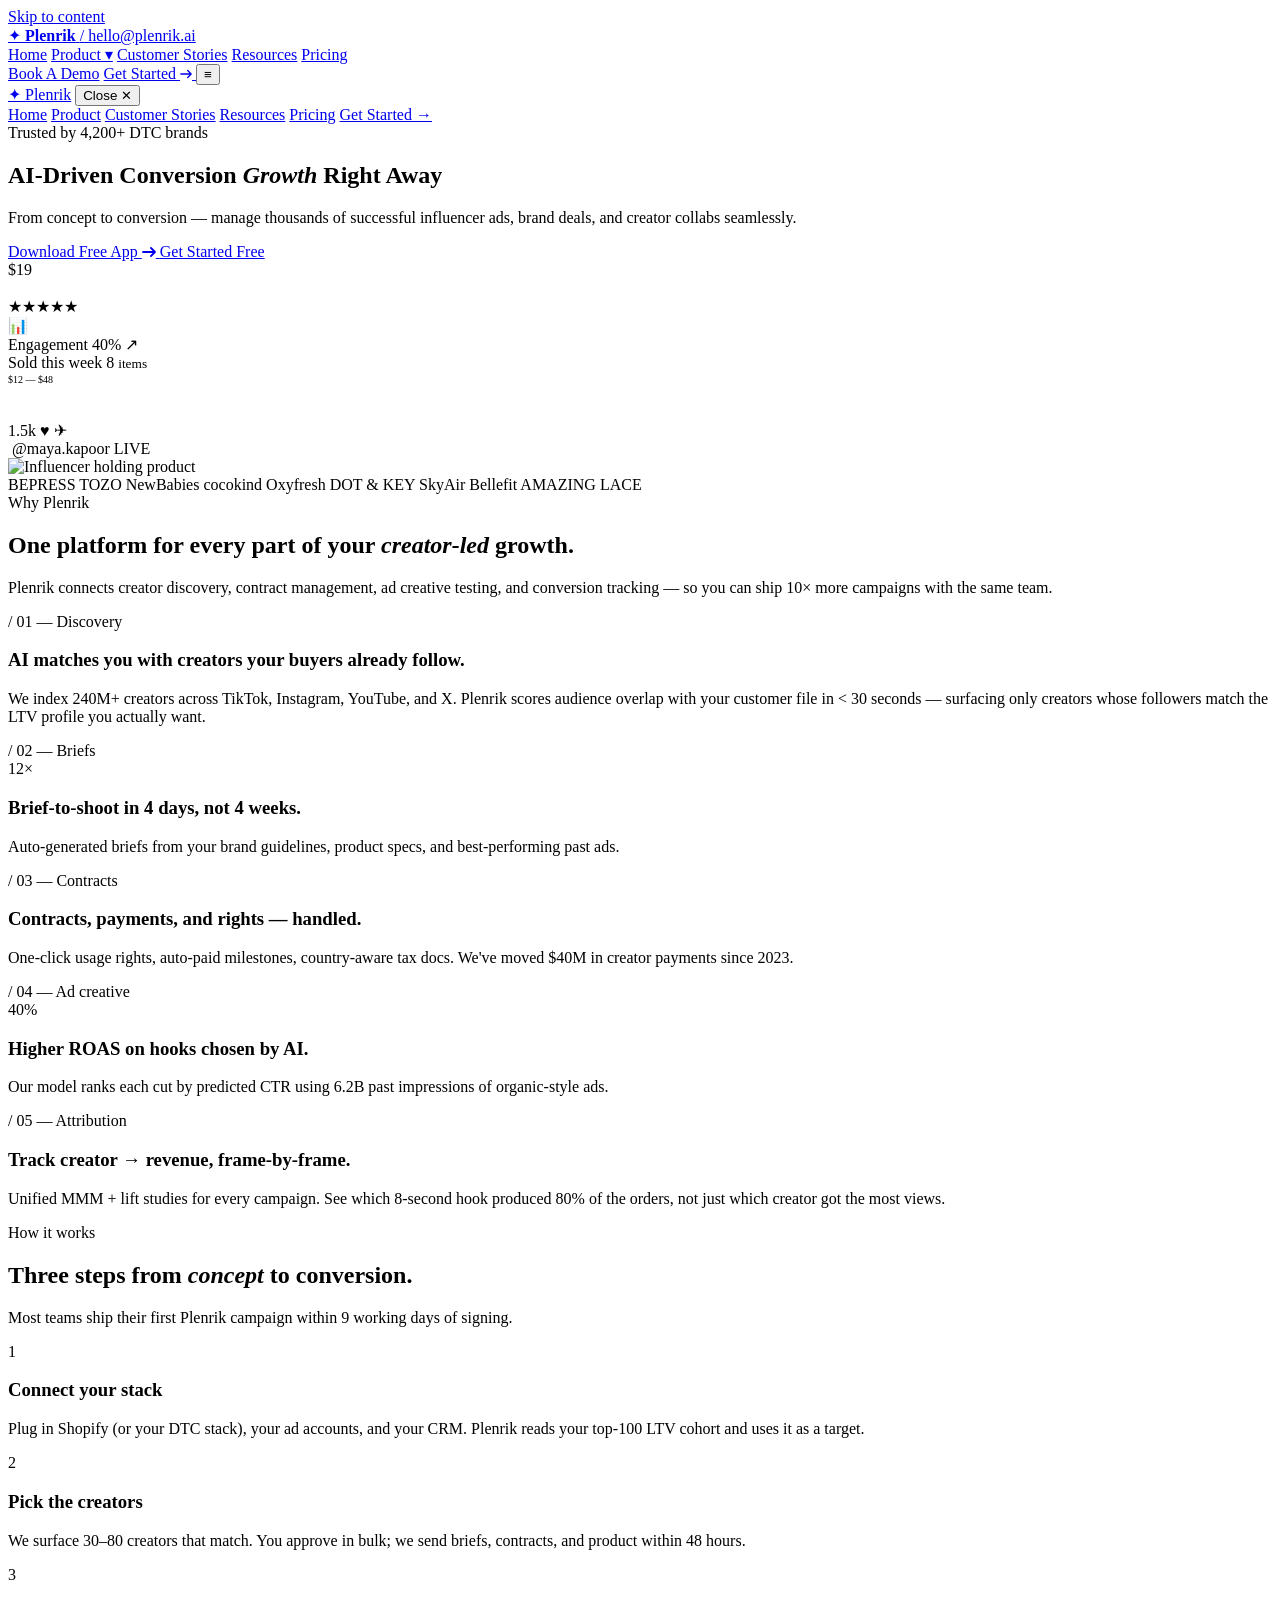
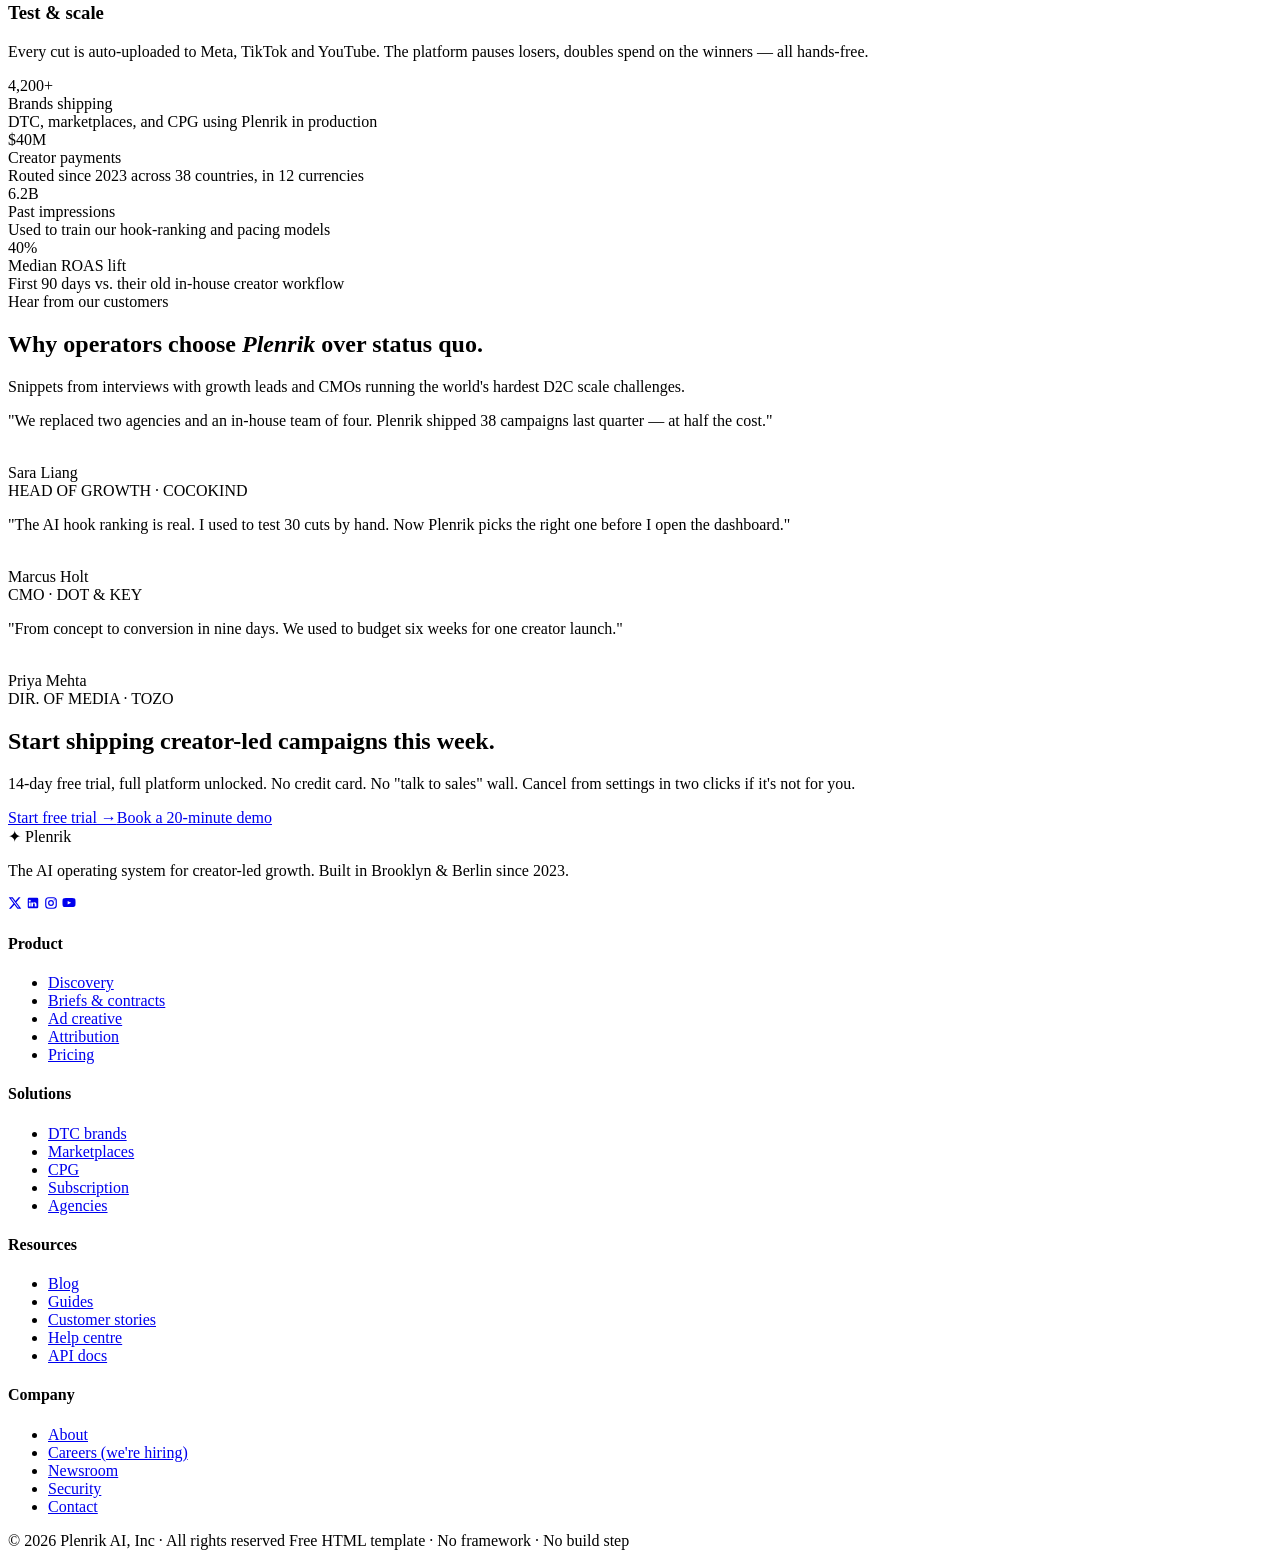
==== index.html @ 8535577a "Add files via upload" ====
<!doctype html>
<html lang="en">
<head>
  <meta charset="utf-8" />
  <meta name="viewport" content="width=device-width, initial-scale=1" />
  <title>Plenrik — AI Influencer Marketing &amp; Ad Management HTML Template</title>
  <meta name="description" content="Plenrik is a free modern HTML template for AI marketing SaaS, influencer platforms, and creator-economy products — warm off-white surface, soft pastel orbital cards, Onest + Albert Sans + DM Mono. Five fully responsive pages, no framework." />
  <meta name="theme-color" content="#FAFAF7" />
  <link rel="preconnect" href="https://fonts.googleapis.com" />
  <link rel="preconnect" href="https://fonts.gstatic.com" crossorigin />
  <link rel="stylesheet" href="https://fonts.googleapis.com/css2?family=Onest:wght@400;500;600;700&family=Albert+Sans:wght@400;500;600;700&family=DM+Mono:wght@400;500&family=Lobster&family=Plus+Jakarta+Sans:wght@600;700&display=swap" />
  <link rel="stylesheet" href="assets/css/styles.css" />
</head>
<body>
  <a class="skip-link" href="#main">Skip to content</a>

  <header class="site-header">
    <div class="container">
      <a href="index.html" class="brand">
        <span class="brand-mark">✦</span>
        <span><strong style="font-weight:600">Plenrik</strong> <span class="dot">/</span> <span class="at">hello@plenrik.ai</span></span>
      </a>
      <nav class="main-nav" aria-label="Primary">
        <a href="index.html" aria-current="page">Home</a>
        <a href="product.html">Product ▾</a>
        <a href="stories.html">Customer Stories</a>
        <a href="resources.html">Resources</a>
        <a href="pricing.html">Pricing</a>
      </nav>
      <div class="header-cta">
        <a href="#" class="btn btn--ghost btn--sm">Book A Demo</a>
        <a href="pricing.html" class="btn btn--ink btn--sm">Get Started
          <svg width="12" height="10" viewBox="0 0 14 10" fill="none" aria-hidden="true"><path d="M1 5h12m0 0L9 1m4 4L9 9" stroke="currentColor" stroke-width="1.6" stroke-linecap="round" stroke-linejoin="round"/></svg>
        </a>
        <button class="nav-toggle" aria-label="Open menu" aria-expanded="false">≡</button>
      </div>
    </div>
  </header>

  <div class="drawer" id="drawer" aria-hidden="true">
    <div class="drawer-head">
      <a href="index.html" class="brand"><span class="brand-mark">✦</span> Plenrik</a>
      <button class="drawer-close" aria-label="Close menu">Close ✕</button>
    </div>
    <a href="index.html">Home</a>
    <a href="product.html">Product</a>
    <a href="stories.html">Customer Stories</a>
    <a href="resources.html">Resources</a>
    <a href="pricing.html">Pricing</a>
    <a href="pricing.html" class="btn btn--ink" style="margin-top:var(--s5); justify-content:center">Get Started →</a>
  </div>

  <main id="main">

    <!-- HERO with orbital floating cards -->
    <section class="hero">
      <div class="hero-grad" aria-hidden="true"></div>
      <div class="container">
        <div class="hero-inner">
          <span class="pill-eyebrow"><span class="dot"></span> Trusted by 4,200+ DTC brands</span>
          <h1>AI-Driven Conversion <em>Growth</em> Right Away</h1>
          <p class="hero-sub">From concept to conversion — manage thousands of successful influencer ads, brand deals, and creator collabs seamlessly.</p>
          <div class="hero-cta">
            <a href="#" class="btn btn--ink btn--lg">Download Free App
              <svg width="14" height="10" viewBox="0 0 14 10" fill="none"><path d="M1 5h12m0 0L9 1m4 4L9 9" stroke="currentColor" stroke-width="1.8" stroke-linecap="round" stroke-linejoin="round"/></svg>
            </a>
            <a href="#" class="btn btn--paper btn--lg">Get Started Free</a>
          </div>

          <div class="hero-stage" aria-hidden="false">
            <!-- Floating annotation cards -->
            <article class="float-card fc-product">
              <span class="tag">$19</span>
              <div class="img">
                <img src="https://images.unsplash.com/photo-1572569511254-d8f925fe2cbb?w=200&q=80&auto=format&fit=crop" alt="" />
              </div>
            </article>

            <article class="float-card fc-rating" aria-label="Customer rating five stars">
              <div class="stars">★★★★★</div>
            </article>

            <article class="float-card fc-engagement">
              <div class="ic">📊</div>
              <div>
                <span class="l-eyebrow">Engagement</span>
                <span class="l-val">40% <span class="up">↗</span></span>
              </div>
            </article>

            <article class="float-card fc-items">
              <div>
                <span class="l-eyebrow">Sold this week</span>
                <span class="l-val">8 <small>items</small></span>
                <div style="font-family:var(--ff-mono); font-size:10px; color:var(--ink-mute); margin-top:2px">$12 — $48</div>
              </div>
              <div class="ic">
                <img src="https://images.unsplash.com/photo-1559056199-641a0ac8b55e?w=200&q=80&auto=format&fit=crop" alt="" />
              </div>
            </article>

            <article class="float-card fc-likes">
              <div class="ic">
                <img src="https://images.unsplash.com/photo-1544005313-94ddf0286df2?w=200&q=80&auto=format&fit=crop" alt="" />
              </div>
              <div>
                <span class="l-val">1.5k
                  <span class="icons-row">
                    <span class="heart">♥</span>
                    <span class="send">✈</span>
                  </span>
                </span>
              </div>
            </article>

            <!-- Centre phone with influencer / live shot -->
            <div class="phone" aria-label="Live influencer demo">
              <div class="phone-screen">
                <div class="live-bar">
                  <span class="avatar"><img src="https://images.unsplash.com/photo-1438761681033-6461ffad8d80?w=100&q=80&auto=format&fit=crop" alt="" /></span>
                  <span class="username">@maya.kapoor</span>
                  <span class="live">LIVE</span>
                </div>
                <img src="https://images.unsplash.com/photo-1531746020798-e6953c6e8e04?w=600&q=80&auto=format&fit=crop" alt="Influencer holding product" />
              </div>
            </div>

          </div>

        </div>
      </div>
    </section>

    <!-- BRAND STRIP -->
    <section class="brands">
      <div class="container">
        <div class="brand-row">
          <span class="blogo">BEPRESS</span>
          <span class="blogo">TOZO</span>
          <span class="blogo blogo--script">NewBabies</span>
          <span class="blogo blogo--soft">cocokind</span>
          <span class="blogo">Oxyfresh</span>
          <span class="blogo">DOT &amp; KEY</span>
          <span class="blogo blogo--script">SkyAir</span>
          <span class="blogo blogo--soft">Bellefit</span>
          <span class="blogo">AMAZING LACE</span>
        </div>
      </div>
    </section>

    <!-- WHY PLENRIK (feature bento) -->
    <section class="section">
      <div class="container">
        <div class="section-head">
          <span class="section-eyebrow"><span class="dot"></span> Why Plenrik</span>
          <h2>One platform for every part of your <em>creator-led</em> growth.</h2>
          <p>Plenrik connects creator discovery, contract management, ad creative testing, and conversion tracking — so you can ship 10× more campaigns with the same team.</p>
        </div>

        <div class="feature-bento">
          <article class="feat feat--lg feat--lavender">
            <div class="feat-eyebrow">/ 01 — Discovery</div>
            <h3>AI matches you with creators your buyers already follow.</h3>
            <p>We index 240M+ creators across TikTok, Instagram, YouTube, and X. Plenrik scores audience overlap with your customer file in &lt; 30 seconds — surfacing only creators whose followers match the LTV profile you actually want.</p>
            <div class="visual" style="margin-top:var(--s5)"></div>
          </article>

          <article class="feat feat--mustard">
            <div class="feat-eyebrow">/ 02 — Briefs</div>
            <div class="num">12×</div>
            <h3>Brief-to-shoot in 4 days, not 4 weeks.</h3>
            <p>Auto-generated briefs from your brand guidelines, product specs, and best-performing past ads.</p>
          </article>

          <article class="feat feat--mint">
            <div class="feat-eyebrow">/ 03 — Contracts</div>
            <h3>Contracts, payments, and rights — handled.</h3>
            <p>One-click usage rights, auto-paid milestones, country-aware tax docs. We've moved $40M in creator payments since 2023.</p>
          </article>

          <article class="feat feat--coral">
            <div class="feat-eyebrow">/ 04 — Ad creative</div>
            <div class="num">40%</div>
            <h3>Higher ROAS on hooks chosen by AI.</h3>
            <p>Our model ranks each cut by predicted CTR using 6.2B past impressions of organic-style ads.</p>
          </article>

          <article class="feat feat--ink">
            <div class="feat-eyebrow">/ 05 — Attribution</div>
            <h3>Track creator → revenue, frame-by-frame.</h3>
            <p>Unified MMM + lift studies for every campaign. See which 8-second hook produced 80% of the orders, not just which creator got the most views.</p>
          </article>
        </div>
      </div>
    </section>

    <!-- HOW IT WORKS — 3 steps -->
    <section class="section" style="background: var(--paper-soft)">
      <div class="container">
        <div class="section-head">
          <span class="section-eyebrow"><span class="dot"></span> How it works</span>
          <h2>Three steps from <em>concept</em> to conversion.</h2>
          <p>Most teams ship their first Plenrik campaign within 9 working days of signing.</p>
        </div>
        <div class="steps">
          <div class="step">
            <div class="step-no">1</div>
            <h3>Connect your stack</h3>
            <p>Plug in Shopify (or your DTC stack), your ad accounts, and your CRM. Plenrik reads your top-100 LTV cohort and uses it as a target.</p>
          </div>
          <div class="step">
            <div class="step-no">2</div>
            <h3>Pick the creators</h3>
            <p>We surface 30–80 creators that match. You approve in bulk; we send briefs, contracts, and product within 48 hours.</p>
          </div>
          <div class="step">
            <div class="step-no">3</div>
            <h3>Test &amp; scale</h3>
            <p>Every cut is auto-uploaded to Meta, TikTok and YouTube. The platform pauses losers, doubles spend on the winners — all hands-free.</p>
          </div>
        </div>
      </div>
    </section>

    <!-- STATS STRIP -->
    <section class="section">
      <div class="container">
        <div class="stats-strip">
          <div class="stat">
            <div class="v">4,200+</div>
            <div class="l">Brands shipping</div>
            <div class="d">DTC, marketplaces, and CPG using Plenrik in production</div>
          </div>
          <div class="stat">
            <div class="v">$40M</div>
            <div class="l">Creator payments</div>
            <div class="d">Routed since 2023 across 38 countries, in 12 currencies</div>
          </div>
          <div class="stat">
            <div class="v">6.2B</div>
            <div class="l">Past impressions</div>
            <div class="d">Used to train our hook-ranking and pacing models</div>
          </div>
          <div class="stat">
            <div class="v">40%</div>
            <div class="l">Median ROAS lift</div>
            <div class="d">First 90 days vs. their old in-house creator workflow</div>
          </div>
        </div>
      </div>
    </section>

    <!-- TESTIMONIALS -->
    <section class="section">
      <div class="container">
        <div class="section-head">
          <span class="section-eyebrow"><span class="dot"></span> Hear from our customers</span>
          <h2>Why operators choose <em>Plenrik</em> over status quo.</h2>
          <p>Snippets from interviews with growth leads and CMOs running the world's hardest D2C scale challenges.</p>
        </div>
        <div class="tests">
          <article class="test">
            <p class="quote">"We replaced two agencies and an in-house team of four. Plenrik shipped 38 campaigns last quarter — at half the cost."</p>
            <div class="person">
              <div class="av"><img src="https://images.unsplash.com/photo-1494790108377-be9c29b29330?w=200&q=80&auto=format&fit=crop" alt="" /></div>
              <div>
                <div class="name">Sara Liang</div>
                <div class="role">HEAD OF GROWTH · COCOKIND</div>
              </div>
            </div>
          </article>
          <article class="test">
            <p class="quote">"The AI hook ranking is real. I used to test 30 cuts by hand. Now Plenrik picks the right one before I open the dashboard."</p>
            <div class="person">
              <div class="av"><img src="https://images.unsplash.com/photo-1500648767791-00dcc994a43e?w=200&q=80&auto=format&fit=crop" alt="" /></div>
              <div>
                <div class="name">Marcus Holt</div>
                <div class="role">CMO · DOT &amp; KEY</div>
              </div>
            </div>
          </article>
          <article class="test">
            <p class="quote">"From concept to conversion in nine days. We used to budget six weeks for one creator launch."</p>
            <div class="person">
              <div class="av"><img src="https://images.unsplash.com/photo-1573496359142-b8d87734a5a2?w=200&q=80&auto=format&fit=crop" alt="" /></div>
              <div>
                <div class="name">Priya Mehta</div>
                <div class="role">DIR. OF MEDIA · TOZO</div>
              </div>
            </div>
          </article>
        </div>
      </div>
    </section>

    <!-- CTA banner -->
    <section style="padding: var(--s7) 0 var(--s9)">
      <div class="container">
        <div class="cta-banner">
          <h2>Start shipping creator-led campaigns this week.</h2>
          <p>14-day free trial, full platform unlocked. No credit card. No "talk to sales" wall. Cancel from settings in two clicks if it's not for you.</p>
          <div style="display:inline-flex; gap:var(--s3); flex-wrap:wrap; justify-content:center">
            <a href="pricing.html" class="btn btn--paper btn--lg">Start free trial →</a>
            <a href="#" class="btn btn--ghost btn--lg">Book a 20-minute demo</a>
          </div>
        </div>
      </div>
    </section>

  </main>

  <footer class="site-footer">
    <div class="container">
      <div class="footer-grid">
        <div class="footer-brand">
          <div class="mark"><span class="brand-mark">✦</span> Plenrik</div>
          <p>The AI operating system for creator-led growth. Built in Brooklyn &amp; Berlin since 2023.</p>
          <div class="socials" style="margin-top:var(--s4)">
            <a href="#" aria-label="X"><svg width="14" height="14" viewBox="0 0 24 24" fill="currentColor"><path d="M18.244 2.25h3.308l-7.227 8.26 8.502 11.24H16.17l-5.214-6.817L4.99 21.75H1.68l7.73-8.835L1.254 2.25H8.08l4.713 6.231zm-1.161 17.52h1.833L7.084 4.126H5.117z"/></svg></a>
            <a href="#" aria-label="LinkedIn"><svg width="14" height="14" viewBox="0 0 24 24" fill="currentColor"><path d="M19 3H5a2 2 0 0 0-2 2v14a2 2 0 0 0 2 2h14a2 2 0 0 0 2-2V5a2 2 0 0 0-2-2zM8 18H5v-7h3v7zM6.5 9.7a1.7 1.7 0 1 1 0-3.4 1.7 1.7 0 0 1 0 3.4zM18 18h-3v-4c0-1-.4-1.6-1.4-1.6S12 13 12 14v4H9v-7h3v1c.5-.8 1.4-1.2 2.4-1.2 2 0 3.6 1.4 3.6 4V18z"/></svg></a>
            <a href="#" aria-label="Instagram"><svg width="14" height="14" viewBox="0 0 24 24" fill="none" stroke="currentColor" stroke-width="2"><rect x="3" y="3" width="18" height="18" rx="5"/><circle cx="12" cy="12" r="4"/><circle cx="17.5" cy="6.5" r="1" fill="currentColor" stroke="none"/></svg></a>
            <a href="#" aria-label="YouTube"><svg width="14" height="14" viewBox="0 0 24 24" fill="currentColor"><path d="M23 7s-.2-1.5-.9-2.2c-.8-.9-1.8-.9-2.2-1C16.6 3.5 12 3.5 12 3.5s-4.6 0-7.9.3c-.4 0-1.4 0-2.2 1C1.2 5.5 1 7 1 7s-.2 1.7-.2 3.5v1.6c0 1.7.2 3.5.2 3.5s.2 1.5.9 2.2c.8.9 1.9.8 2.4.9 1.7.2 7.7.3 7.7.3s4.6 0 7.9-.3c.4 0 1.4 0 2.2-1 .7-.7.9-2.2.9-2.2s.2-1.7.2-3.5V10.5c0-1.7-.2-3.5-.2-3.5zM9.7 14.5V8.4l6 3-6 3.1z"/></svg></a>
          </div>
        </div>
        <div class="footer-col">
          <h4>Product</h4>
          <ul>
            <li><a href="product.html">Discovery</a></li>
            <li><a href="product.html">Briefs &amp; contracts</a></li>
            <li><a href="product.html">Ad creative</a></li>
            <li><a href="product.html">Attribution</a></li>
            <li><a href="pricing.html">Pricing</a></li>
          </ul>
        </div>
        <div class="footer-col">
          <h4>Solutions</h4>
          <ul>
            <li><a href="#">DTC brands</a></li>
            <li><a href="#">Marketplaces</a></li>
            <li><a href="#">CPG</a></li>
            <li><a href="#">Subscription</a></li>
            <li><a href="#">Agencies</a></li>
          </ul>
        </div>
        <div class="footer-col">
          <h4>Resources</h4>
          <ul>
            <li><a href="resources.html">Blog</a></li>
            <li><a href="resources.html">Guides</a></li>
            <li><a href="stories.html">Customer stories</a></li>
            <li><a href="#">Help centre</a></li>
            <li><a href="#">API docs</a></li>
          </ul>
        </div>
        <div class="footer-col">
          <h4>Company</h4>
          <ul>
            <li><a href="#">About</a></li>
            <li><a href="#">Careers (we're hiring)</a></li>
            <li><a href="#">Newsroom</a></li>
            <li><a href="#">Security</a></li>
            <li><a href="#">Contact</a></li>
          </ul>
        </div>
      </div>
      <div class="footer-bottom">
        <span>© 2026 Plenrik AI, Inc · All rights reserved</span>
        <span>Free HTML template · No framework · No build step</span>
      </div>
    </div>
  </footer>

  <script src="assets/js/main.js" defer></script>
</body>
</html>
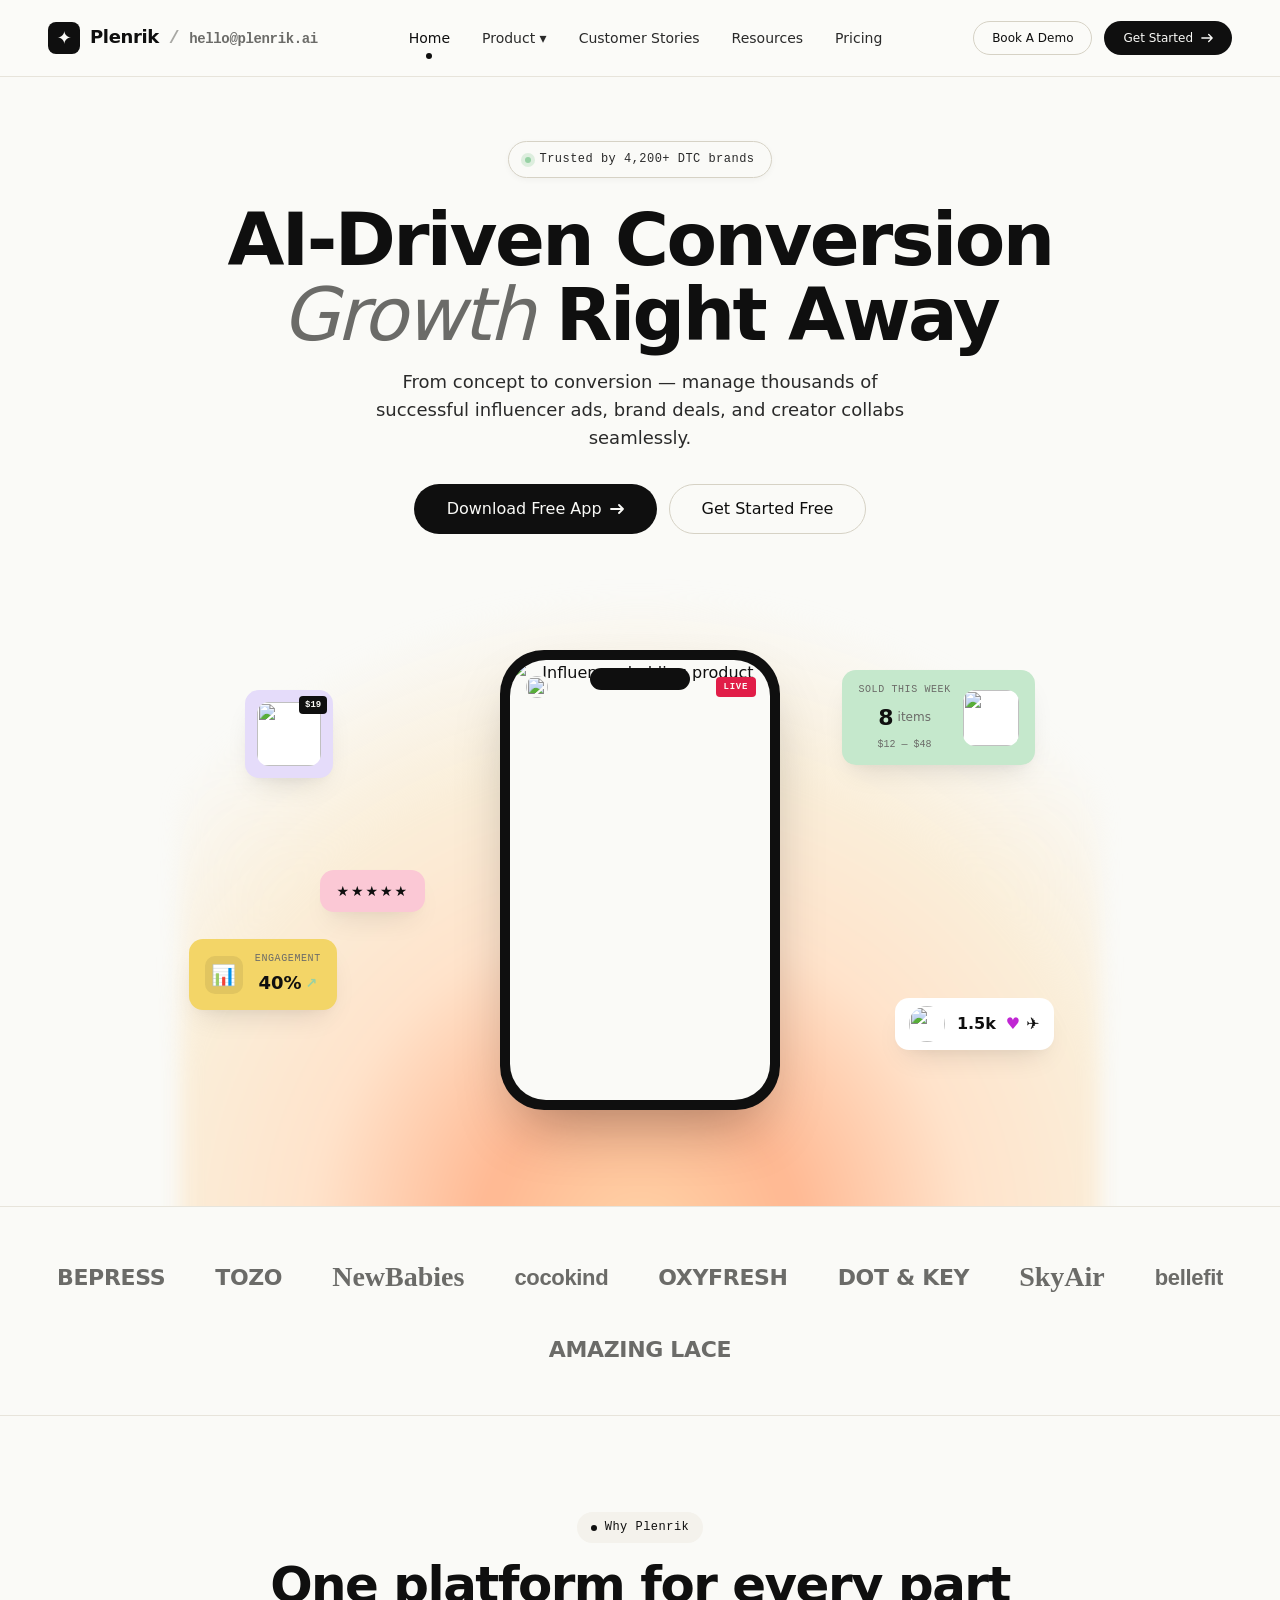
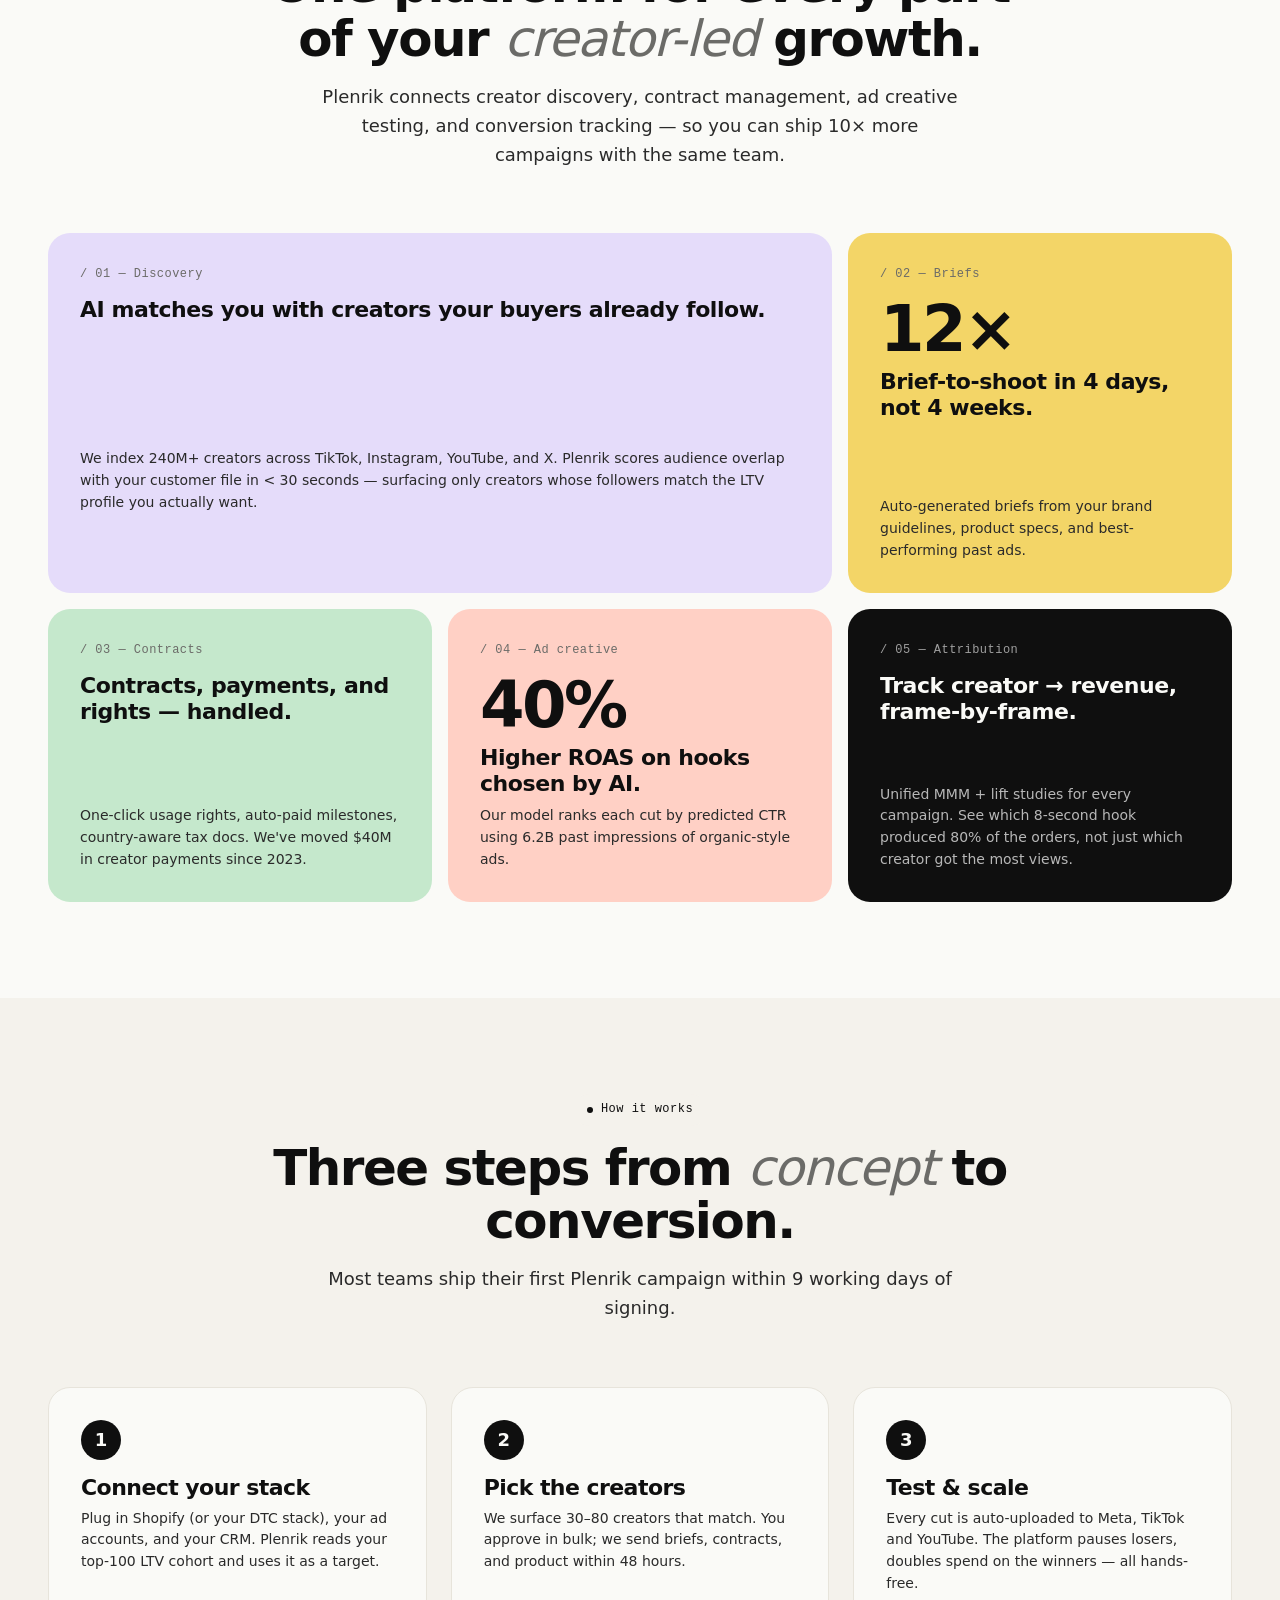
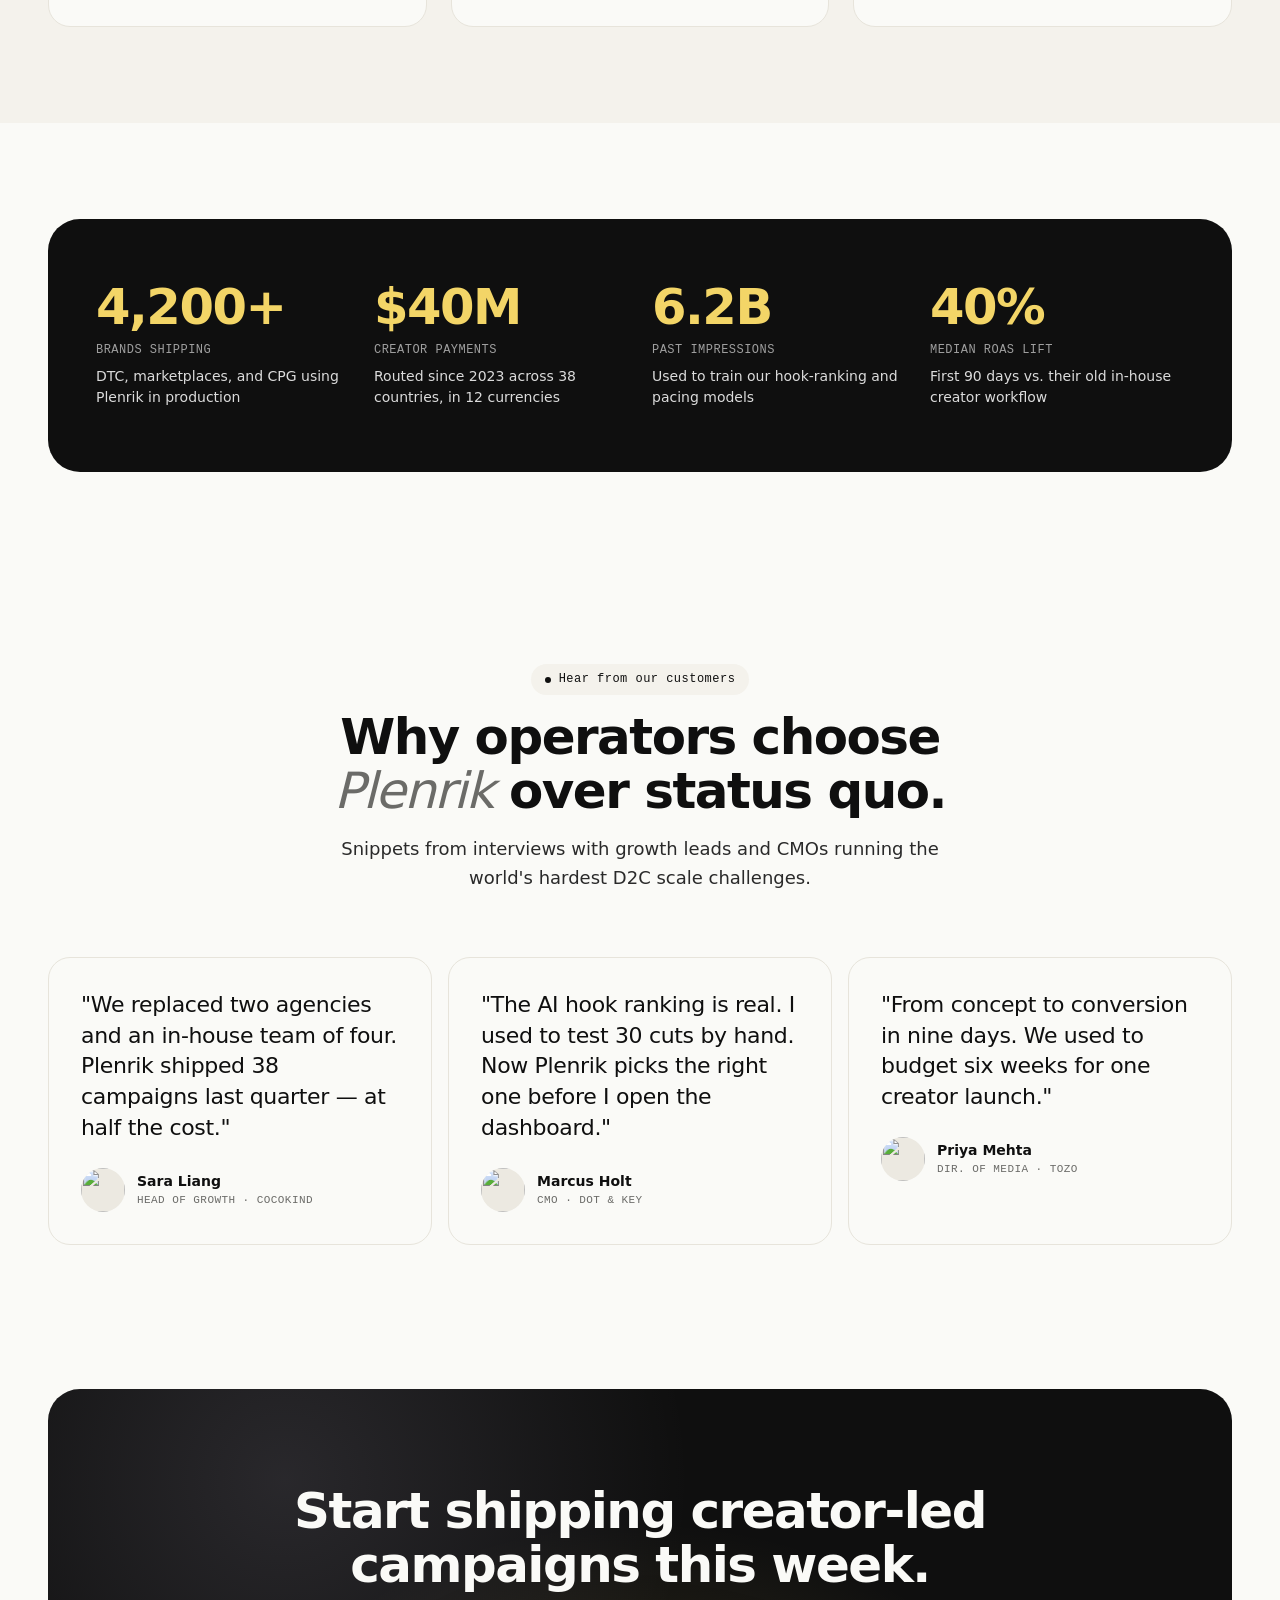
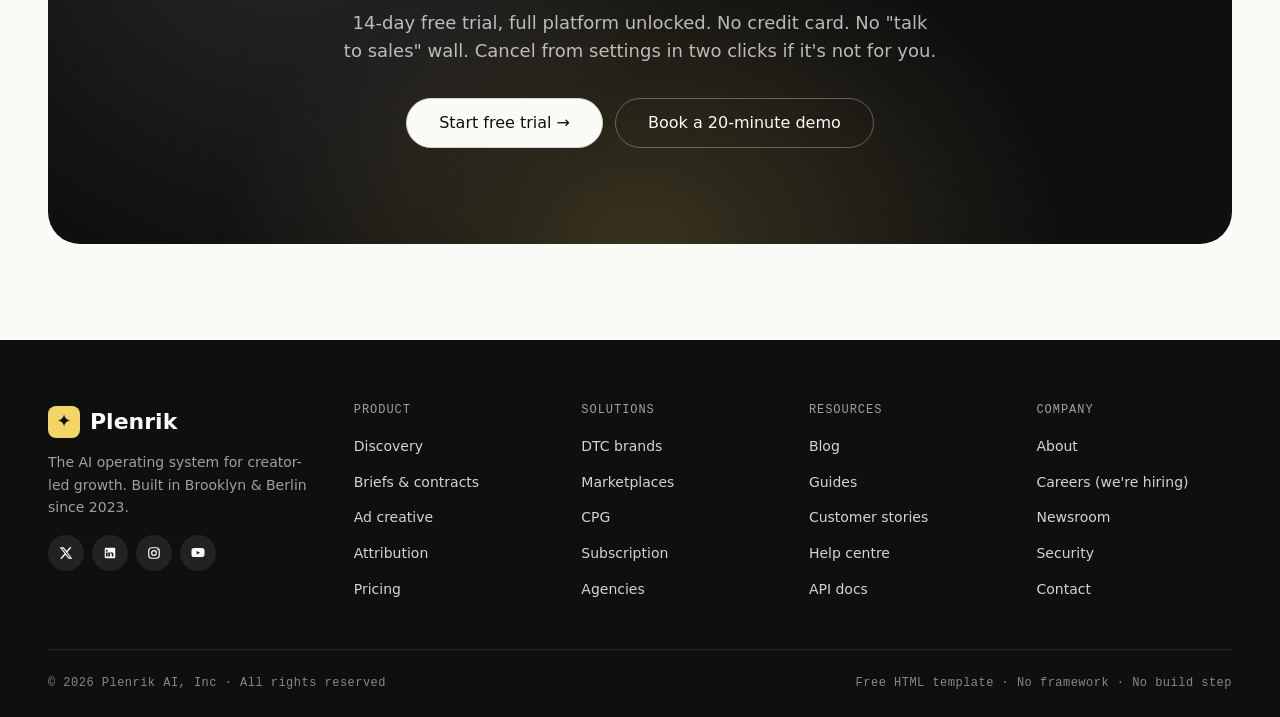
==== commit 7257cdd9: "Update index.html" ====
--- a/index.html
+++ b/index.html
@@ -1,6 +1,13 @@
 <!doctype html>
 <html lang="en">
 <head>
+<!-- Google Tag Manager -->
+<script>(function(w,d,s,l,i){w[l]=w[l]||[];w[l].push({'gtm.start':
+new Date().getTime(),event:'gtm.js'});var f=d.getElementsByTagName(s)[0],
+j=d.createElement(s),dl=l!='dataLayer'?'&l='+l:'';j.async=true;j.src=
+'https://www.googletagmanager.com/gtm.js?id='+i+dl;f.parentNode.insertBefore(j,f);
+})(window,document,'script','dataLayer','GTM-K6HGNKQ3');</script>
+<!-- End Google Tag Manager -->
   <meta charset="utf-8" />
   <meta name="viewport" content="width=device-width, initial-scale=1" />
   <title>Plenrik — AI Influencer Marketing &amp; Ad Management HTML Template</title>
--- a/assets/css/styles.css
+++ b/assets/css/styles.css
@@ -0,0 +1,1142 @@
+/* =============================================================
+   PLENRIK — AI Influencer Marketing Landing HTML Template
+   Warm off-white surface · orbital floating-cards hero · soft pastels
+   ============================================================= */
+
+/* ---------- Tokens ---------- */
+:root {
+  /* surfaces */
+  --paper:        #FAFAF7;
+  --paper-soft:   #F4F2EC;
+  --paper-dim:    #ECE9E1;
+  --white:        #FFFFFF;
+
+  /* ink */
+  --ink:          #0F0F0F;
+  --ink-soft:     #2A2A2A;
+  --ink-mute:     #6B6B68;
+  --ink-faint:    #A8A8A4;
+  --rule:         #E7E4DB;
+  --rule-strong:  #D6D2C5;
+
+  /* pastel card palette */
+  --lavender:      #E5DCFA;
+  --lavender-deep: #C9B8F0;
+  --mustard:       #F3D567;
+  --mustard-deep:  #E5C04A;
+  --mint:          #C5E8CC;
+  --mint-deep:     #97D1A4;
+  --coral:         #FFD0C5;
+  --coral-deep:    #FFB39E;
+  --peach:         #FFDCBA;
+  --rose:          #FBC8D5;
+  --sky:           #D2E3F4;
+
+  /* hero gradient (curved arc behind phone) */
+  --grad-arc: radial-gradient(circle at 50% 90%, #FFD4A8 0%, #FFB892 18%, #FFE3CB 38%, #FAEED9 56%, transparent 75%);
+
+  /* semantic */
+  --bg:           var(--paper);
+  --fg:           var(--ink);
+  --fg-soft:      var(--ink-soft);
+  --fg-mute:      var(--ink-mute);
+
+  /* type */
+  --ff-display:   'Onest', system-ui, -apple-system, 'Segoe UI', sans-serif;
+  --ff-body:      'Albert Sans', system-ui, -apple-system, 'Segoe UI', sans-serif;
+  --ff-mono:      'DM Mono', ui-monospace, 'SF Mono', Menlo, monospace;
+
+  --text-xs:      12px;
+  --text-sm:      14px;
+  --text-base:    16px;
+  --text-md:      18px;
+  --text-lg:      22px;
+  --text-xl:      28px;
+  --text-2xl:     36px;
+  --text-3xl:     48px;
+  --text-display: clamp(2rem, 1.2rem + 2.4vw, 3.5rem);
+  --text-hero:    clamp(2.5rem, 1.4rem + 4vw, 5.5rem);
+
+  /* spacing */
+  --s1: 4px; --s2: 8px; --s3: 12px; --s4: 16px; --s5: 24px;
+  --s6: 32px; --s7: 48px; --s8: 64px; --s9: 96px; --s10: 128px;
+
+  /* layout */
+  --container:    1240px;
+  --container-pad: 28px;
+
+  /* radii */
+  --r-sm: 8px;
+  --r:    14px;
+  --r-lg: 22px;
+  --r-xl: 32px;
+
+  /* shadow */
+  --shadow-sm:  0 2px 6px rgba(15,15,15,0.04);
+  --shadow:     0 12px 32px -16px rgba(15,15,15,0.16), 0 4px 8px -4px rgba(15,15,15,0.04);
+  --shadow-lg:  0 24px 60px -28px rgba(15,15,15,0.24), 0 6px 16px -8px rgba(15,15,15,0.06);
+  --shadow-card: 0 14px 30px -12px rgba(15,15,15,0.14), 0 6px 12px -6px rgba(15,15,15,0.04);
+
+  /* motion */
+  --ease: cubic-bezier(0.22, 1, 0.36, 1);
+}
+
+/* ---------- Reset ---------- */
+*, *::before, *::after { box-sizing: border-box; }
+html { scroll-behavior: smooth; -webkit-text-size-adjust: 100%; background: var(--paper); }
+body {
+  margin: 0;
+  font-family: var(--ff-body);
+  font-size: var(--text-base);
+  line-height: 1.6;
+  color: var(--fg);
+  background: var(--paper);
+  -webkit-font-smoothing: antialiased;
+  text-rendering: optimizeLegibility;
+}
+h1, h2, h3, h4, h5 {
+  margin: 0;
+  font-family: var(--ff-display);
+  font-weight: 600;
+  letter-spacing: -0.025em;
+  color: var(--fg);
+  line-height: 1.08;
+}
+p { margin: 0; }
+img, svg { display: block; max-width: 100%; }
+img { height: auto; }
+a { color: inherit; text-decoration: none; transition: color 180ms var(--ease); }
+a:hover { color: var(--ink); }
+button { font: inherit; border: 0; background: transparent; cursor: pointer; color: inherit; }
+ul, ol { margin: 0; padding: 0; list-style: none; }
+input, select, textarea { font: inherit; color: inherit; }
+::selection { background: var(--ink); color: var(--paper); }
+
+.skip-link {
+  position: absolute; top: -100px; left: var(--s4);
+  background: var(--ink); color: var(--paper);
+  padding: var(--s2) var(--s4); border-radius: var(--r-sm); z-index: 1000;
+}
+.skip-link:focus { top: var(--s4); }
+
+/* ---------- Container ---------- */
+.container {
+  max-width: var(--container);
+  margin: 0 auto;
+  padding: 0 var(--container-pad);
+  width: 100%;
+}
+
+/* ---------- Header ---------- */
+.site-header {
+  position: sticky; top: 0; z-index: 60;
+  background: color-mix(in oklab, var(--paper) 88%, white);
+  backdrop-filter: saturate(140%) blur(10px);
+  -webkit-backdrop-filter: saturate(140%) blur(10px);
+  border-bottom: 1px solid var(--rule);
+}
+.site-header .container {
+  display: grid;
+  grid-template-columns: auto 1fr auto;
+  align-items: center;
+  height: 76px;
+  gap: var(--s7);
+}
+.brand {
+  display: inline-flex; align-items: center; gap: 10px;
+  font-family: var(--ff-display);
+  font-weight: 600; font-size: var(--text-md);
+  letter-spacing: -0.02em;
+  color: var(--ink);
+}
+.brand-mark {
+  width: 32px; height: 32px;
+  background: var(--ink); color: var(--paper);
+  border-radius: 8px;
+  display: grid; place-items: center;
+  font-size: 18px;
+}
+.brand .dot { color: var(--ink-faint); font-family: var(--ff-mono); margin: 0 4px; }
+.brand .at  { color: var(--ink-mute); font-family: var(--ff-mono); font-size: 14px; }
+
+.main-nav {
+  display: flex;
+  gap: var(--s6);
+  justify-content: center;
+}
+.main-nav a {
+  font-size: var(--text-sm);
+  font-weight: 500;
+  color: var(--fg-soft);
+  display: inline-flex;
+  align-items: center;
+  gap: 4px;
+  padding: 8px 0;
+  position: relative;
+}
+.main-nav a:hover { color: var(--ink); }
+.main-nav a[aria-current="page"] { color: var(--ink); }
+.main-nav a[aria-current="page"]::after {
+  content: ''; position: absolute;
+  left: 50%; bottom: -2px;
+  width: 6px; height: 6px;
+  background: var(--ink);
+  border-radius: 999px;
+  transform: translateX(-50%);
+}
+
+.header-cta { display: inline-flex; align-items: center; gap: var(--s3); }
+.nav-toggle {
+  display: none;
+  padding: 8px;
+  font-size: 22px;
+  color: var(--ink);
+}
+
+/* ---------- Buttons ---------- */
+.btn {
+  display: inline-flex; align-items: center; justify-content: center; gap: 8px;
+  padding: 14px 26px;
+  border-radius: 999px;
+  font-family: var(--ff-body);
+  font-weight: 500;
+  font-size: var(--text-sm);
+  line-height: 1;
+  transition: background 180ms var(--ease), color 180ms var(--ease), transform 180ms var(--ease);
+  border: 1px solid transparent;
+  white-space: nowrap;
+  cursor: pointer;
+}
+.btn--ink { background: var(--ink); color: var(--paper); }
+.btn--ink:hover { background: var(--ink-soft); color: var(--paper); transform: translateY(-1px); }
+.btn--paper { background: var(--paper); color: var(--ink); border-color: var(--rule-strong); }
+.btn--paper:hover { background: var(--ink); color: var(--paper); border-color: var(--ink); }
+.btn--ghost { background: transparent; color: var(--ink); border-color: var(--rule-strong); }
+.btn--ghost:hover { background: var(--ink); color: var(--paper); border-color: var(--ink); }
+.btn--sm { padding: 10px 18px; font-size: var(--text-xs); }
+.btn--lg { padding: 16px 32px; font-size: var(--text-base); }
+
+/* ---------- Mobile drawer ---------- */
+.drawer {
+  position: fixed; inset: 0;
+  background: var(--paper);
+  z-index: 100;
+  transform: translateX(100%);
+  transition: transform 320ms var(--ease);
+  display: flex; flex-direction: column;
+  padding: var(--s7) var(--s5); gap: var(--s4);
+  visibility: hidden;
+}
+.drawer.is-open { transform: translateX(0); visibility: visible; }
+.drawer .drawer-head { display: flex; justify-content: space-between; align-items: center; margin-bottom: var(--s4); }
+.drawer-close { font-family: var(--ff-mono); font-size: var(--text-xs); letter-spacing: 0.1em; color: var(--ink); padding: 8px 12px; border: 1px solid var(--rule-strong); border-radius: var(--r-sm); }
+.drawer a {
+  font-family: var(--ff-display); font-weight: 600;
+  font-size: var(--text-xl); color: var(--ink);
+  padding: 12px 0;
+  border-bottom: 1px solid var(--rule);
+}
+
+/* ---------- HERO ---------- */
+.hero {
+  position: relative;
+  padding: var(--s8) 0 var(--s9);
+  overflow: hidden;
+  text-align: center;
+}
+.hero-grad {
+  position: absolute;
+  left: 50%; top: 38%; transform: translateX(-50%);
+  width: 920px; height: 820px;
+  max-width: 96vw;
+  background: var(--grad-arc);
+  filter: blur(10px);
+  pointer-events: none;
+  z-index: 0;
+}
+.hero-inner {
+  position: relative; z-index: 2;
+}
+.hero .pill-eyebrow {
+  display: inline-flex; align-items: center; gap: 8px;
+  padding: 8px 16px;
+  background: var(--paper);
+  border: 1px solid var(--rule-strong);
+  border-radius: 999px;
+  font-family: var(--ff-mono);
+  font-size: var(--text-xs);
+  letter-spacing: 0.04em;
+  color: var(--fg-soft);
+  margin-bottom: var(--s5);
+  box-shadow: var(--shadow-sm);
+}
+.hero .pill-eyebrow .dot {
+  width: 6px; height: 6px;
+  border-radius: 999px;
+  background: var(--mint-deep);
+  box-shadow: 0 0 0 4px rgba(151, 209, 164, 0.3);
+}
+.hero h1 {
+  font-size: var(--text-hero);
+  line-height: 1.02;
+  letter-spacing: -0.035em;
+  font-weight: 600;
+  max-width: 18ch;
+  margin: 0 auto var(--s4);
+}
+.hero h1 em {
+  font-style: italic;
+  font-weight: 500;
+  color: var(--ink-mute);
+}
+.hero-sub {
+  font-size: var(--text-md);
+  color: var(--fg-soft);
+  max-width: 50ch;
+  margin: 0 auto var(--s6);
+  line-height: 1.55;
+}
+.hero-cta {
+  display: inline-flex;
+  gap: var(--s3);
+  margin-bottom: var(--s9);
+  flex-wrap: wrap;
+  justify-content: center;
+}
+
+/* ---------- HERO orbital cards ---------- */
+.hero-stage {
+  position: relative;
+  margin: 0 auto;
+  max-width: 940px;
+  height: 480px;
+  z-index: 2;
+}
+.phone {
+  position: absolute;
+  left: 50%; bottom: 0;
+  transform: translateX(-50%);
+  width: 280px; height: 460px;
+  background: var(--ink);
+  border-radius: 44px;
+  padding: 10px;
+  box-shadow: 0 30px 60px -20px rgba(15,15,15,0.35);
+  z-index: 3;
+}
+.phone::after {
+  content: '';
+  position: absolute;
+  top: 18px; left: 50%; transform: translateX(-50%);
+  width: 100px; height: 22px;
+  background: var(--ink);
+  border-radius: 999px;
+  z-index: 5;
+}
+.phone-screen {
+  width: 100%; height: 100%;
+  border-radius: 36px;
+  overflow: hidden;
+  position: relative;
+  background: var(--paper);
+}
+.phone-screen img {
+  width: 100%; height: 100%;
+  object-fit: cover;
+}
+.phone-screen .live-bar {
+  position: absolute;
+  top: 14px; left: 14px; right: 14px;
+  display: flex; align-items: center; gap: 8px;
+  font-family: var(--ff-mono);
+  font-size: 10px;
+  color: var(--paper);
+  z-index: 4;
+}
+.phone-screen .live-bar .avatar {
+  width: 26px; height: 26px;
+  border-radius: 999px;
+  background: var(--paper);
+  border: 2px solid var(--paper);
+  overflow: hidden;
+}
+.phone-screen .live-bar .avatar img { width: 100%; height: 100%; object-fit: cover; }
+.phone-screen .live-bar .username { font-weight: 500; }
+.phone-screen .live-bar .live {
+  margin-left: auto;
+  background: #E11D48; color: var(--paper);
+  padding: 3px 8px;
+  border-radius: 4px;
+  font-weight: 600;
+  font-size: 9px;
+  letter-spacing: 0.08em;
+}
+
+/* Floating annotation cards */
+.float-card {
+  position: absolute;
+  border-radius: var(--r);
+  padding: var(--s3) var(--s4);
+  box-shadow: var(--shadow-card);
+  z-index: 4;
+  display: inline-flex; align-items: center; gap: var(--s3);
+  background: var(--white);
+  transition: transform 240ms var(--ease), box-shadow 240ms var(--ease);
+}
+.float-card:hover { transform: translateY(-3px); box-shadow: var(--shadow-lg); }
+.float-card .ic {
+  width: 38px; height: 38px;
+  border-radius: 10px;
+  display: grid; place-items: center;
+  flex-shrink: 0;
+}
+.float-card .ic img { width: 100%; height: 100%; object-fit: cover; border-radius: 10px; }
+.float-card .l-eyebrow {
+  display: block;
+  font-family: var(--ff-mono);
+  font-size: 10px;
+  letter-spacing: 0.06em;
+  color: var(--fg-mute);
+  margin-bottom: 2px;
+  text-transform: uppercase;
+}
+.float-card .l-val {
+  font-family: var(--ff-display);
+  font-weight: 600;
+  font-size: var(--text-md);
+  color: var(--ink);
+  display: inline-flex; align-items: center; gap: 4px;
+}
+.float-card .l-val small {
+  font-size: 12px;
+  color: var(--fg-mute);
+  font-weight: 500;
+}
+.float-card .l-val .up { color: var(--mint-deep); font-size: 14px; }
+
+.fc-product {
+  top: 60px; left: 8%;
+  background: var(--lavender);
+  padding: var(--s3);
+}
+.fc-product .img {
+  width: 64px; height: 64px;
+  background: var(--white);
+  border-radius: 12px;
+  overflow: hidden;
+}
+.fc-product .img img { width: 100%; height: 100%; object-fit: cover; }
+.fc-product .tag {
+  position: absolute; top: 6px; right: 6px;
+  background: var(--ink); color: var(--paper);
+  font-family: var(--ff-mono); font-size: 9px; font-weight: 600;
+  padding: 2px 6px; border-radius: 4px;
+}
+
+.fc-rating {
+  top: 240px; left: 16%;
+  background: var(--rose);
+  padding: 10px 16px;
+}
+.fc-rating .stars {
+  color: var(--ink); font-size: 14px; letter-spacing: 2px;
+}
+
+.fc-engagement {
+  bottom: 100px; left: 2%;
+  background: var(--mustard);
+}
+.fc-engagement .ic {
+  background: rgba(15,15,15,0.08);
+  color: var(--ink);
+  font-size: 20px;
+}
+
+.fc-items {
+  top: 40px; right: 8%;
+  background: var(--mint);
+  flex-direction: row;
+  align-items: center;
+}
+.fc-items .l-val { font-size: var(--text-lg); }
+.fc-items .ic {
+  width: 56px; height: 56px;
+  background: var(--white);
+  border-radius: 12px;
+  overflow: hidden;
+}
+
+.fc-likes {
+  bottom: 60px; right: 6%;
+  background: var(--white);
+  flex-direction: row;
+  padding: 8px 14px;
+  align-items: center;
+}
+.fc-likes .ic {
+  width: 36px; height: 36px;
+  border-radius: 999px;
+  overflow: hidden;
+}
+.fc-likes .l-val { font-size: var(--text-base); }
+.fc-likes .icons-row { display: inline-flex; gap: 6px; margin-left: 6px; color: var(--ink-mute); }
+.fc-likes .heart { color: #C026D3; }
+.fc-likes .send { color: var(--ink); }
+
+/* ---------- Brand strip ---------- */
+.brands {
+  padding: var(--s7) 0;
+  border-top: 1px solid var(--rule);
+  border-bottom: 1px solid var(--rule);
+  background: var(--paper);
+}
+.brand-row {
+  display: flex; justify-content: space-around; align-items: center;
+  flex-wrap: wrap; gap: var(--s6);
+}
+.brand-row .blogo {
+  font-family: var(--ff-display);
+  font-weight: 700;
+  font-size: var(--text-lg);
+  letter-spacing: -0.015em;
+  color: var(--ink-mute);
+  transition: color 180ms var(--ease);
+  text-transform: uppercase;
+  white-space: nowrap;
+}
+.brand-row .blogo:hover { color: var(--ink); }
+.brand-row .blogo--script {
+  font-family: 'Lobster', cursive;
+  font-size: var(--text-xl);
+  text-transform: none;
+  letter-spacing: 0;
+}
+.brand-row .blogo--soft {
+  font-family: 'Plus Jakarta Sans', sans-serif;
+  text-transform: lowercase;
+  font-weight: 600;
+}
+
+/* ---------- Section base ---------- */
+.section {
+  padding: var(--s9) 0;
+}
+.section-eyebrow {
+  display: inline-flex; align-items: center; gap: 8px;
+  font-family: var(--ff-mono);
+  font-size: var(--text-xs);
+  letter-spacing: 0.04em;
+  color: var(--ink);
+  margin-bottom: var(--s4);
+  padding: 6px 14px;
+  background: var(--paper-soft);
+  border-radius: 999px;
+}
+.section-eyebrow .dot {
+  width: 6px; height: 6px;
+  border-radius: 999px;
+  background: var(--ink);
+}
+.section-head {
+  text-align: center;
+  margin-bottom: var(--s8);
+}
+.section-head h2 {
+  font-size: var(--text-display);
+  letter-spacing: -0.03em;
+  max-width: 22ch;
+  margin: 0 auto var(--s4);
+}
+.section-head h2 em { font-style: italic; color: var(--ink-mute); font-weight: 500; }
+.section-head p {
+  font-size: var(--text-md);
+  color: var(--fg-soft);
+  max-width: 56ch;
+  margin: 0 auto;
+  line-height: 1.6;
+}
+
+/* ---------- Feature bento ---------- */
+.feature-bento {
+  display: grid;
+  grid-template-columns: repeat(3, 1fr);
+  grid-template-rows: auto auto;
+  gap: var(--s4);
+}
+.feat {
+  border-radius: var(--r-lg);
+  padding: var(--s6);
+  position: relative;
+  overflow: hidden;
+  display: flex; flex-direction: column;
+  min-height: 280px;
+  transition: transform 240ms var(--ease);
+}
+.feat:hover { transform: translateY(-4px); }
+.feat .feat-eyebrow {
+  font-family: var(--ff-mono);
+  font-size: var(--text-xs);
+  letter-spacing: 0.04em;
+  color: var(--ink-mute);
+  margin-bottom: var(--s3);
+}
+.feat h3 {
+  font-size: var(--text-lg);
+  letter-spacing: -0.02em;
+  line-height: 1.2;
+  margin-bottom: var(--s2);
+}
+.feat p {
+  font-size: var(--text-sm);
+  color: var(--fg-soft);
+  line-height: 1.55;
+  margin-top: auto;
+}
+.feat--lg { grid-column: 1 / span 2; min-height: 360px; }
+.feat--lavender { background: var(--lavender); }
+.feat--mustard  { background: var(--mustard); }
+.feat--mint     { background: var(--mint); }
+.feat--coral    { background: var(--coral); }
+.feat--ink      { background: var(--ink); color: var(--paper); }
+.feat--ink h3, .feat--ink p { color: var(--paper); }
+.feat--ink p { color: rgba(255,255,255,0.7); }
+.feat--ink .feat-eyebrow { color: rgba(255,255,255,0.6); }
+
+.feat .visual {
+  margin-bottom: var(--s5);
+  align-self: center;
+}
+.feat .num {
+  font-family: var(--ff-display);
+  font-weight: 700;
+  font-size: 64px;
+  letter-spacing: -0.04em;
+  line-height: 1;
+  color: var(--ink);
+  margin-bottom: var(--s2);
+}
+.feat--ink .num { color: var(--mustard); }
+
+/* ---------- How it works (3 steps) ---------- */
+.steps {
+  display: grid;
+  grid-template-columns: repeat(3, 1fr);
+  gap: var(--s5);
+}
+.step {
+  background: var(--paper);
+  border: 1px solid var(--rule);
+  border-radius: var(--r-lg);
+  padding: var(--s6);
+  position: relative;
+}
+.step .step-no {
+  display: inline-flex; align-items: center; justify-content: center;
+  width: 40px; height: 40px;
+  background: var(--ink); color: var(--paper);
+  border-radius: 999px;
+  font-family: var(--ff-display);
+  font-weight: 700;
+  font-size: var(--text-md);
+  margin-bottom: var(--s4);
+}
+.step h3 {
+  font-size: var(--text-lg);
+  margin-bottom: var(--s2);
+}
+.step p {
+  font-size: var(--text-sm);
+  color: var(--fg-soft);
+  line-height: 1.55;
+}
+
+/* ---------- Stats strip ---------- */
+.stats-strip {
+  background: var(--ink);
+  border-radius: var(--r-xl);
+  padding: var(--s8) var(--s7);
+  display: grid;
+  grid-template-columns: repeat(4, 1fr);
+  gap: var(--s5);
+  color: var(--paper);
+}
+.stats-strip .stat .v {
+  font-family: var(--ff-display);
+  font-weight: 700;
+  font-size: clamp(2.5rem, 1.5rem + 2vw, 3.5rem);
+  letter-spacing: -0.03em;
+  color: var(--mustard);
+  line-height: 1;
+  margin-bottom: var(--s2);
+}
+.stats-strip .stat .l {
+  font-family: var(--ff-mono);
+  font-size: var(--text-xs);
+  letter-spacing: 0.04em;
+  text-transform: uppercase;
+  color: rgba(255,255,255,0.6);
+}
+.stats-strip .stat .d {
+  font-size: var(--text-sm);
+  color: rgba(255,255,255,0.85);
+  margin-top: 6px;
+  line-height: 1.5;
+}
+
+/* ---------- Testimonials ---------- */
+.tests {
+  display: grid;
+  grid-template-columns: repeat(3, 1fr);
+  gap: var(--s4);
+}
+.test {
+  background: var(--paper);
+  border: 1px solid var(--rule);
+  border-radius: var(--r-lg);
+  padding: var(--s6);
+}
+.test .quote {
+  font-family: var(--ff-display);
+  font-weight: 500;
+  font-size: var(--text-lg);
+  letter-spacing: -0.015em;
+  line-height: 1.4;
+  margin-bottom: var(--s5);
+  color: var(--ink);
+}
+.test .person { display: flex; align-items: center; gap: var(--s3); }
+.test .person .av {
+  width: 44px; height: 44px;
+  border-radius: 999px;
+  overflow: hidden;
+  background: var(--paper-dim);
+}
+.test .person .av img { width: 100%; height: 100%; object-fit: cover; }
+.test .person .name { font-family: var(--ff-display); font-weight: 600; font-size: var(--text-sm); }
+.test .person .role { font-family: var(--ff-mono); font-size: 11px; color: var(--fg-mute); letter-spacing: 0.04em; }
+
+/* ---------- Pricing tiles ---------- */
+.price-grid {
+  display: grid;
+  grid-template-columns: repeat(3, 1fr);
+  gap: var(--s4);
+  max-width: 1080px;
+  margin: 0 auto;
+}
+.price-card {
+  background: var(--paper);
+  border: 1px solid var(--rule);
+  border-radius: var(--r-lg);
+  padding: var(--s7);
+  position: relative;
+  display: flex; flex-direction: column;
+}
+.price-card.is-featured {
+  background: var(--ink);
+  color: var(--paper);
+  border-color: var(--ink);
+}
+.price-card.is-featured h3, .price-card.is-featured .price-now { color: var(--paper); }
+.price-card.is-featured .price-now small { color: rgba(255,255,255,0.66); }
+.price-card .badge {
+  position: absolute; top: var(--s4); right: var(--s4);
+  background: var(--mustard); color: var(--ink);
+  font-family: var(--ff-mono); font-size: 10px; font-weight: 600;
+  letter-spacing: 0.06em; text-transform: uppercase;
+  padding: 4px 8px; border-radius: 4px;
+}
+.price-card h3 { font-size: var(--text-xl); margin-bottom: var(--s3); }
+.price-card .desc {
+  font-size: var(--text-sm);
+  color: var(--fg-soft);
+  margin-bottom: var(--s5);
+  min-height: 44px;
+}
+.price-card.is-featured .desc { color: rgba(255,255,255,0.7); }
+.price-card .price-now {
+  font-family: var(--ff-display);
+  font-weight: 700;
+  font-size: 48px;
+  letter-spacing: -0.03em;
+  line-height: 1;
+  color: var(--ink);
+  margin-bottom: var(--s5);
+}
+.price-card .price-now small {
+  font-size: var(--text-sm); font-weight: 500;
+  color: var(--fg-mute);
+  margin-left: 4px;
+}
+.price-card ul { display: grid; gap: var(--s3); margin-bottom: var(--s6); flex: 1; }
+.price-card li {
+  display: flex; gap: var(--s3); align-items: flex-start;
+  font-size: var(--text-sm);
+  line-height: 1.45;
+}
+.price-card .check {
+  width: 18px; height: 18px; flex-shrink: 0;
+  margin-top: 2px;
+  color: var(--mint-deep);
+}
+.price-card.is-featured .check { color: var(--mustard); }
+.price-card .btn { width: 100%; }
+
+/* ---------- CTA banner ---------- */
+.cta-banner {
+  background: var(--ink);
+  color: var(--paper);
+  border-radius: var(--r-xl);
+  padding: var(--s9) var(--s7);
+  text-align: center;
+  position: relative;
+  overflow: hidden;
+}
+.cta-banner::before {
+  content: '';
+  position: absolute;
+  inset: 0;
+  background-image:
+    radial-gradient(ellipse at 50% 100%, rgba(243, 213, 103, 0.18) 0, transparent 50%),
+    radial-gradient(circle at 20% 20%, rgba(229, 220, 250, 0.12) 0, transparent 40%);
+  pointer-events: none;
+}
+.cta-banner > * { position: relative; }
+.cta-banner h2 {
+  color: var(--paper);
+  font-size: var(--text-display);
+  letter-spacing: -0.03em;
+  max-width: 22ch;
+  margin: 0 auto var(--s4);
+}
+.cta-banner p {
+  color: rgba(255,255,255,0.7);
+  font-size: var(--text-md);
+  max-width: 52ch;
+  margin: 0 auto var(--s6);
+  line-height: 1.6;
+}
+.cta-banner .btn--paper { background: var(--paper); color: var(--ink); }
+.cta-banner .btn--paper:hover { background: var(--mustard); color: var(--ink); border-color: var(--mustard); }
+.cta-banner .btn--ghost { color: var(--paper); border-color: rgba(255,255,255,0.3); }
+.cta-banner .btn--ghost:hover { background: var(--paper); color: var(--ink); border-color: var(--paper); }
+
+/* ---------- Footer ---------- */
+.site-footer {
+  background: var(--ink);
+  color: var(--paper);
+  padding: var(--s8) 0 var(--s5);
+}
+.footer-grid {
+  display: grid;
+  grid-template-columns: 1.4fr 1fr 1fr 1fr 1fr;
+  gap: var(--s6);
+  padding-bottom: var(--s7);
+  border-bottom: 1px solid rgba(255,255,255,0.1);
+}
+.footer-brand .mark {
+  display: inline-flex; align-items: center; gap: 10px;
+  font-family: var(--ff-display);
+  font-weight: 700;
+  font-size: var(--text-lg);
+  color: var(--paper);
+  margin-bottom: var(--s3);
+}
+.footer-brand .mark .brand-mark { background: var(--mustard); color: var(--ink); }
+.footer-brand p {
+  color: rgba(255,255,255,0.6);
+  font-size: var(--text-sm);
+  line-height: 1.6;
+  max-width: 32ch;
+}
+.footer-col h4 {
+  font-family: var(--ff-mono);
+  font-weight: 500;
+  font-size: var(--text-xs);
+  letter-spacing: 0.08em;
+  text-transform: uppercase;
+  color: rgba(255,255,255,0.6);
+  margin-bottom: var(--s4);
+}
+.footer-col ul { display: grid; gap: 10px; }
+.footer-col a { color: rgba(255,255,255,0.82); font-size: var(--text-sm); }
+.footer-col a:hover { color: var(--paper); }
+.footer-bottom {
+  display: flex; justify-content: space-between;
+  flex-wrap: wrap; gap: var(--s3);
+  padding-top: var(--s5);
+  font-family: var(--ff-mono);
+  font-size: var(--text-xs);
+  letter-spacing: 0.04em;
+  color: rgba(255,255,255,0.5);
+}
+.socials { display: inline-flex; gap: var(--s2); }
+.socials a {
+  width: 36px; height: 36px;
+  border-radius: 999px;
+  background: rgba(255,255,255,0.08);
+  color: var(--paper);
+  display: grid; place-items: center;
+  transition: background 180ms var(--ease);
+}
+.socials a:hover { background: var(--mustard); color: var(--ink); }
+
+/* ---------- Inner page head ---------- */
+.page-head {
+  padding: var(--s9) 0 var(--s8);
+  text-align: center;
+}
+.page-head h1 {
+  font-size: var(--text-hero);
+  letter-spacing: -0.035em;
+  font-weight: 600;
+  line-height: 1.04;
+  max-width: 20ch;
+  margin: 0 auto var(--s4);
+}
+.page-head p {
+  font-size: var(--text-md);
+  color: var(--fg-soft);
+  max-width: 60ch;
+  margin: 0 auto;
+  line-height: 1.6;
+}
+
+/* ---------- Product feature rows ---------- */
+.feature-row {
+  display: grid;
+  grid-template-columns: 1fr 1fr;
+  gap: var(--s8);
+  align-items: center;
+  padding: var(--s8) 0;
+  border-top: 1px solid var(--rule);
+}
+.feature-row:first-child { border-top: 0; padding-top: 0; }
+.feature-row.is-reverse { direction: rtl; }
+.feature-row.is-reverse > * { direction: ltr; }
+.feature-row .ftext .feat-eyebrow {
+  display: inline-flex; align-items: center; gap: 6px;
+  font-family: var(--ff-mono);
+  font-size: var(--text-xs);
+  color: var(--ink);
+  background: var(--paper-soft);
+  padding: 6px 12px;
+  border-radius: 999px;
+  margin-bottom: var(--s4);
+}
+.feature-row h3 {
+  font-size: var(--text-display);
+  letter-spacing: -0.03em;
+  margin-bottom: var(--s4);
+  line-height: 1.05;
+}
+.feature-row .ftext > p {
+  font-size: var(--text-md);
+  color: var(--fg-soft);
+  line-height: 1.65;
+  margin-bottom: var(--s5);
+  max-width: 44ch;
+}
+.feature-row ul {
+  display: grid;
+  gap: var(--s2);
+  margin-bottom: var(--s5);
+}
+.feature-row ul li {
+  display: flex; gap: var(--s2); align-items: flex-start;
+  font-size: var(--text-sm);
+  color: var(--fg-soft);
+}
+.feature-row ul li::before {
+  content: '✓';
+  color: var(--mint-deep);
+  font-weight: 700;
+}
+.feature-row .fmedia {
+  background: var(--paper-soft);
+  border-radius: var(--r-lg);
+  padding: var(--s7);
+  position: relative;
+  aspect-ratio: 4 / 3;
+  display: grid; place-items: center;
+  overflow: hidden;
+}
+.feature-row .fmedia.is-lavender { background: var(--lavender); }
+.feature-row .fmedia.is-mint     { background: var(--mint); }
+.feature-row .fmedia.is-mustard  { background: var(--mustard); }
+.feature-row .fmedia.is-coral    { background: var(--coral); }
+.feature-row .fmedia img {
+  width: 80%; height: 80%;
+  object-fit: contain;
+  filter: drop-shadow(0 20px 40px rgba(15,15,15,0.18));
+}
+
+/* ---------- Customer story cards ---------- */
+.stories-grid {
+  display: grid;
+  grid-template-columns: repeat(3, 1fr);
+  gap: var(--s5);
+}
+.story-card {
+  background: var(--paper);
+  border: 1px solid var(--rule);
+  border-radius: var(--r-lg);
+  overflow: hidden;
+  display: flex; flex-direction: column;
+  transition: transform 240ms var(--ease), border-color 240ms var(--ease);
+}
+.story-card:hover { transform: translateY(-4px); border-color: var(--rule-strong); }
+.story-card-img { aspect-ratio: 16 / 11; overflow: hidden; background: var(--paper-dim); }
+.story-card-img img { width: 100%; height: 100%; object-fit: cover; transition: transform 600ms var(--ease); }
+.story-card:hover .story-card-img img { transform: scale(1.05); }
+.story-card .body { padding: var(--s5); display: flex; flex-direction: column; flex: 1; }
+.story-card .cat {
+  font-family: var(--ff-mono);
+  font-size: 11px; letter-spacing: 0.06em; text-transform: uppercase;
+  color: var(--ink-mute); margin-bottom: var(--s2);
+}
+.story-card h3 {
+  font-size: var(--text-lg);
+  line-height: 1.25;
+  margin-bottom: var(--s3);
+}
+.story-card .metric {
+  margin-top: auto;
+  padding-top: var(--s4);
+  border-top: 1px solid var(--rule);
+  display: flex; justify-content: space-between; align-items: center;
+}
+.story-card .metric .v {
+  font-family: var(--ff-display);
+  font-weight: 700;
+  font-size: var(--text-xl);
+  color: var(--mint-deep);
+  letter-spacing: -0.02em;
+}
+.story-card .metric .l {
+  font-family: var(--ff-mono);
+  font-size: 11px;
+  color: var(--ink-mute);
+  letter-spacing: 0.04em;
+}
+
+/* ---------- Resources / blog list ---------- */
+.resource-list { display: grid; gap: 0; max-width: 920px; margin: 0 auto; }
+.resource-row {
+  display: grid;
+  grid-template-columns: 120px 1fr auto;
+  gap: var(--s5);
+  padding: var(--s5) 0;
+  border-bottom: 1px solid var(--rule);
+  align-items: center;
+}
+.resource-row:first-child { border-top: 1px solid var(--rule); }
+.resource-row .date {
+  font-family: var(--ff-mono); font-size: var(--text-xs);
+  color: var(--ink-mute); letter-spacing: 0.04em;
+}
+.resource-row .info .cat {
+  font-family: var(--ff-mono); font-size: 10px; letter-spacing: 0.08em;
+  text-transform: uppercase; color: var(--ink-mute); margin-bottom: 4px;
+}
+.resource-row .info h3 {
+  font-size: var(--text-md);
+  letter-spacing: -0.015em;
+  line-height: 1.3;
+}
+.resource-row:hover .info h3 { color: var(--ink); }
+.resource-row .time {
+  font-family: var(--ff-mono); font-size: 11px;
+  color: var(--ink-mute); letter-spacing: 0.04em;
+}
+
+/* ---------- Pricing toggle ---------- */
+.price-toggle {
+  display: inline-flex;
+  background: var(--paper);
+  border: 1px solid var(--rule-strong);
+  border-radius: 999px;
+  padding: 4px;
+  margin: 0 auto var(--s7);
+}
+.price-toggle button {
+  padding: 10px 22px;
+  font-family: var(--ff-body);
+  font-size: var(--text-sm);
+  font-weight: 500;
+  color: var(--fg-soft);
+  border-radius: 999px;
+  cursor: pointer;
+}
+.price-toggle button.is-active {
+  background: var(--ink);
+  color: var(--paper);
+}
+
+/* ---------- Pricing FAQ ---------- */
+.faq-grid {
+  display: grid;
+  grid-template-columns: repeat(2, 1fr);
+  gap: var(--s4) var(--s7);
+  max-width: 1000px;
+  margin: 0 auto;
+}
+.faq-q {
+  padding: var(--s5) 0;
+  border-bottom: 1px solid var(--rule);
+}
+.faq-q h3 { font-size: var(--text-md); margin-bottom: var(--s2); }
+.faq-q p { font-size: var(--text-sm); color: var(--fg-soft); line-height: 1.6; }
+
+/* ---------- Responsive ---------- */
+@media (max-width: 1180px) {
+  .feature-bento { grid-template-columns: repeat(2, 1fr); }
+  .feat--lg { grid-column: 1 / -1; }
+  .stats-strip { grid-template-columns: repeat(2, 1fr); gap: var(--s7); }
+  .footer-grid { grid-template-columns: 1.4fr 1fr 1fr 1fr; }
+  .fc-product { left: 2%; }
+  .fc-items { right: 2%; }
+  .fc-rating { left: 8%; }
+  .fc-engagement { left: 0; }
+  .fc-likes { right: 0; }
+}
+@media (max-width: 960px) {
+  .feature-bento { grid-template-columns: 1fr; }
+  .steps, .tests, .price-grid, .stories-grid { grid-template-columns: 1fr; }
+  .feature-row { grid-template-columns: 1fr; gap: var(--s5); padding: var(--s7) 0; }
+  .feature-row.is-reverse { direction: ltr; }
+  .resource-row { grid-template-columns: 1fr; gap: var(--s2); }
+  .footer-grid { grid-template-columns: 1fr 1fr; }
+  .faq-grid { grid-template-columns: 1fr; }
+  .hero-stage { height: 380px; max-width: 100%; }
+  .phone { width: 230px; height: 380px; }
+  .float-card { padding: 8px 12px; }
+  .float-card .l-val { font-size: var(--text-sm); }
+}
+@media (max-width: 760px) {
+  :root { --container-pad: 18px; }
+  .main-nav { display: none; }
+  .header-cta .btn:first-child { display: none; }
+  .nav-toggle { display: block; }
+  .hero { padding: var(--s7) 0 var(--s8); }
+  .hero-stage { height: 320px; }
+  .phone { width: 180px; height: 300px; padding: 6px; border-radius: 32px; }
+  .phone-screen { border-radius: 26px; }
+  .phone::after { width: 70px; height: 16px; top: 12px; }
+  .fc-product, .fc-rating, .fc-engagement, .fc-items, .fc-likes {
+    padding: 6px 10px;
+  }
+  .fc-product { top: 30px; left: -2%; transform: scale(0.85); transform-origin: top left; }
+  .fc-rating { top: 200px; left: 0%; transform: scale(0.85); transform-origin: top left; }
+  .fc-engagement { bottom: 40px; left: -4%; transform: scale(0.85); transform-origin: bottom left; }
+  .fc-items { top: 30px; right: -2%; transform: scale(0.85); transform-origin: top right; }
+  .fc-likes { bottom: 30px; right: -4%; transform: scale(0.85); transform-origin: bottom right; }
+  .stats-strip { grid-template-columns: 1fr 1fr; padding: var(--s7) var(--s5); }
+  .footer-grid { grid-template-columns: 1fr; gap: var(--s5); }
+  .brand-row { gap: var(--s4); }
+  .section { padding: var(--s8) 0; }
+  .cta-banner { padding: var(--s8) var(--s5); }
+}
+
+@media (prefers-reduced-motion: reduce) {
+  *, *::before, *::after { animation: none !important; transition: none !important; }
+  html { scroll-behavior: auto; }
+}
